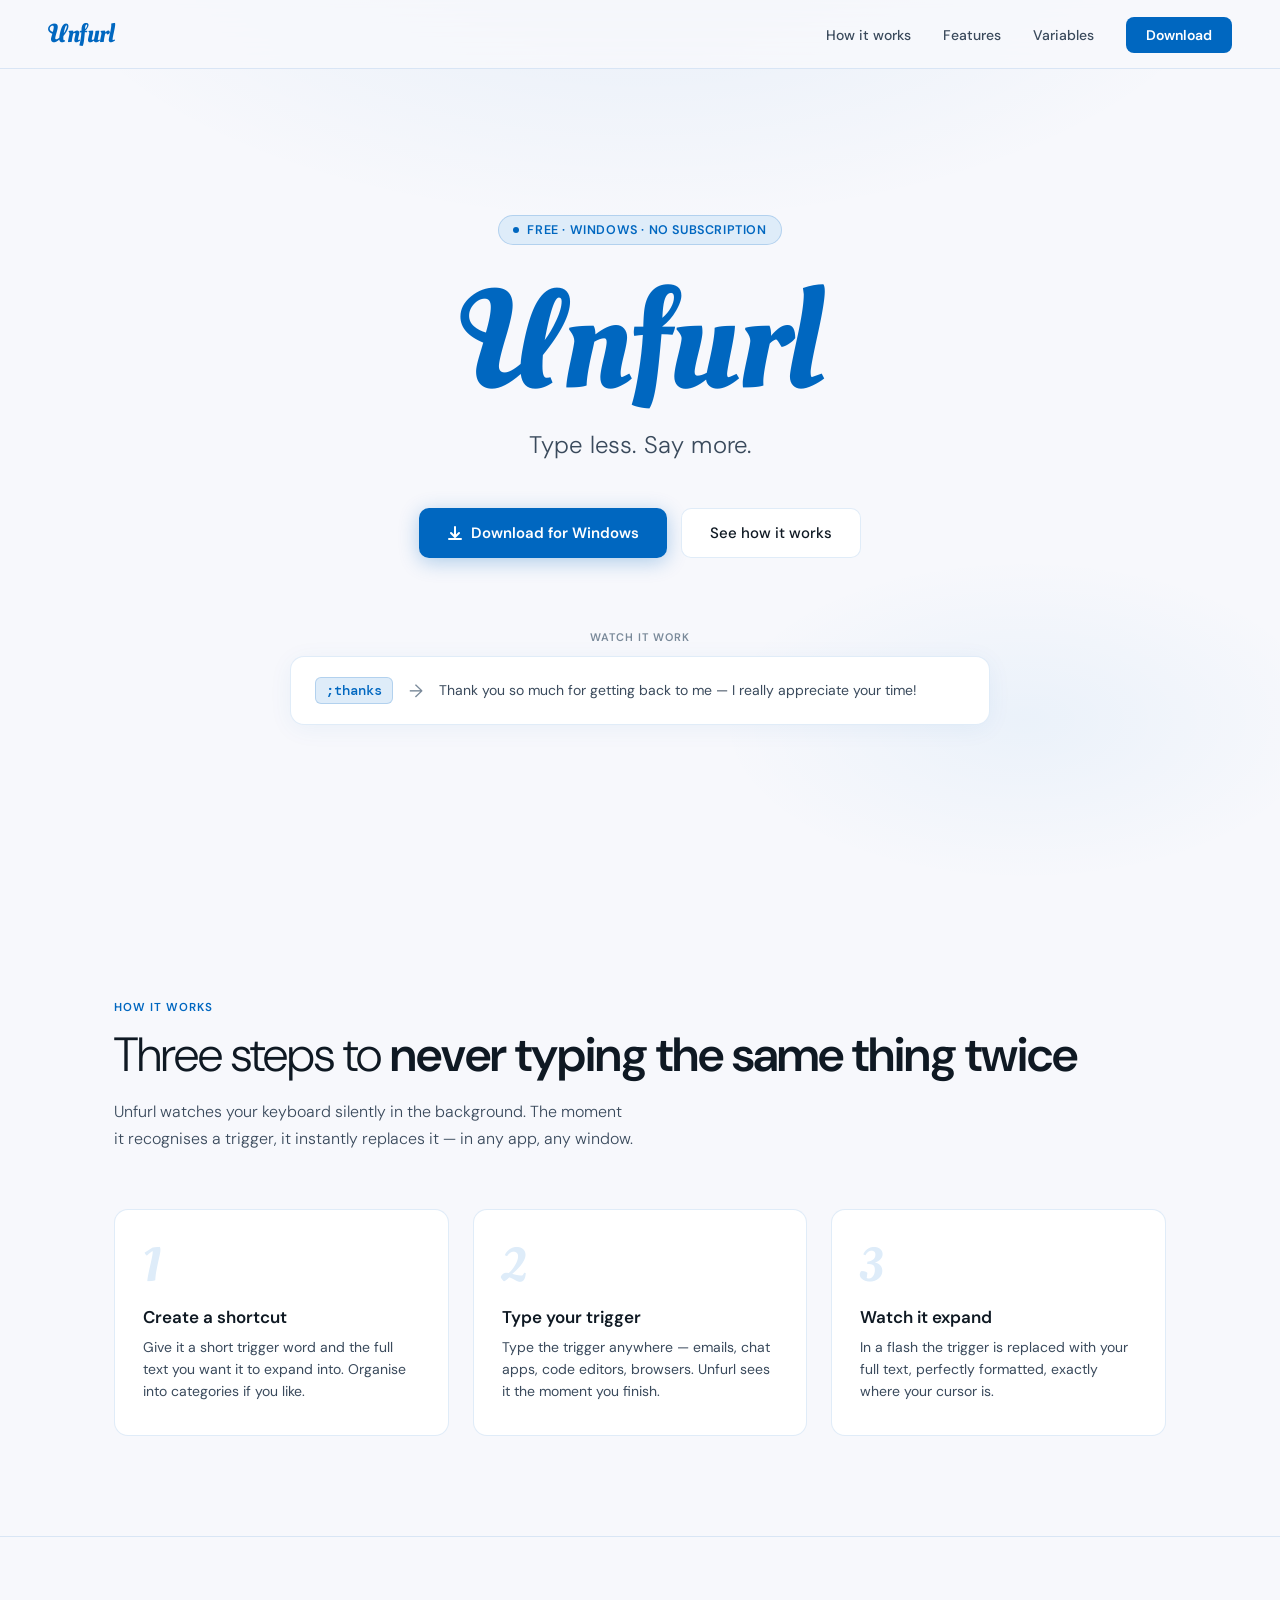
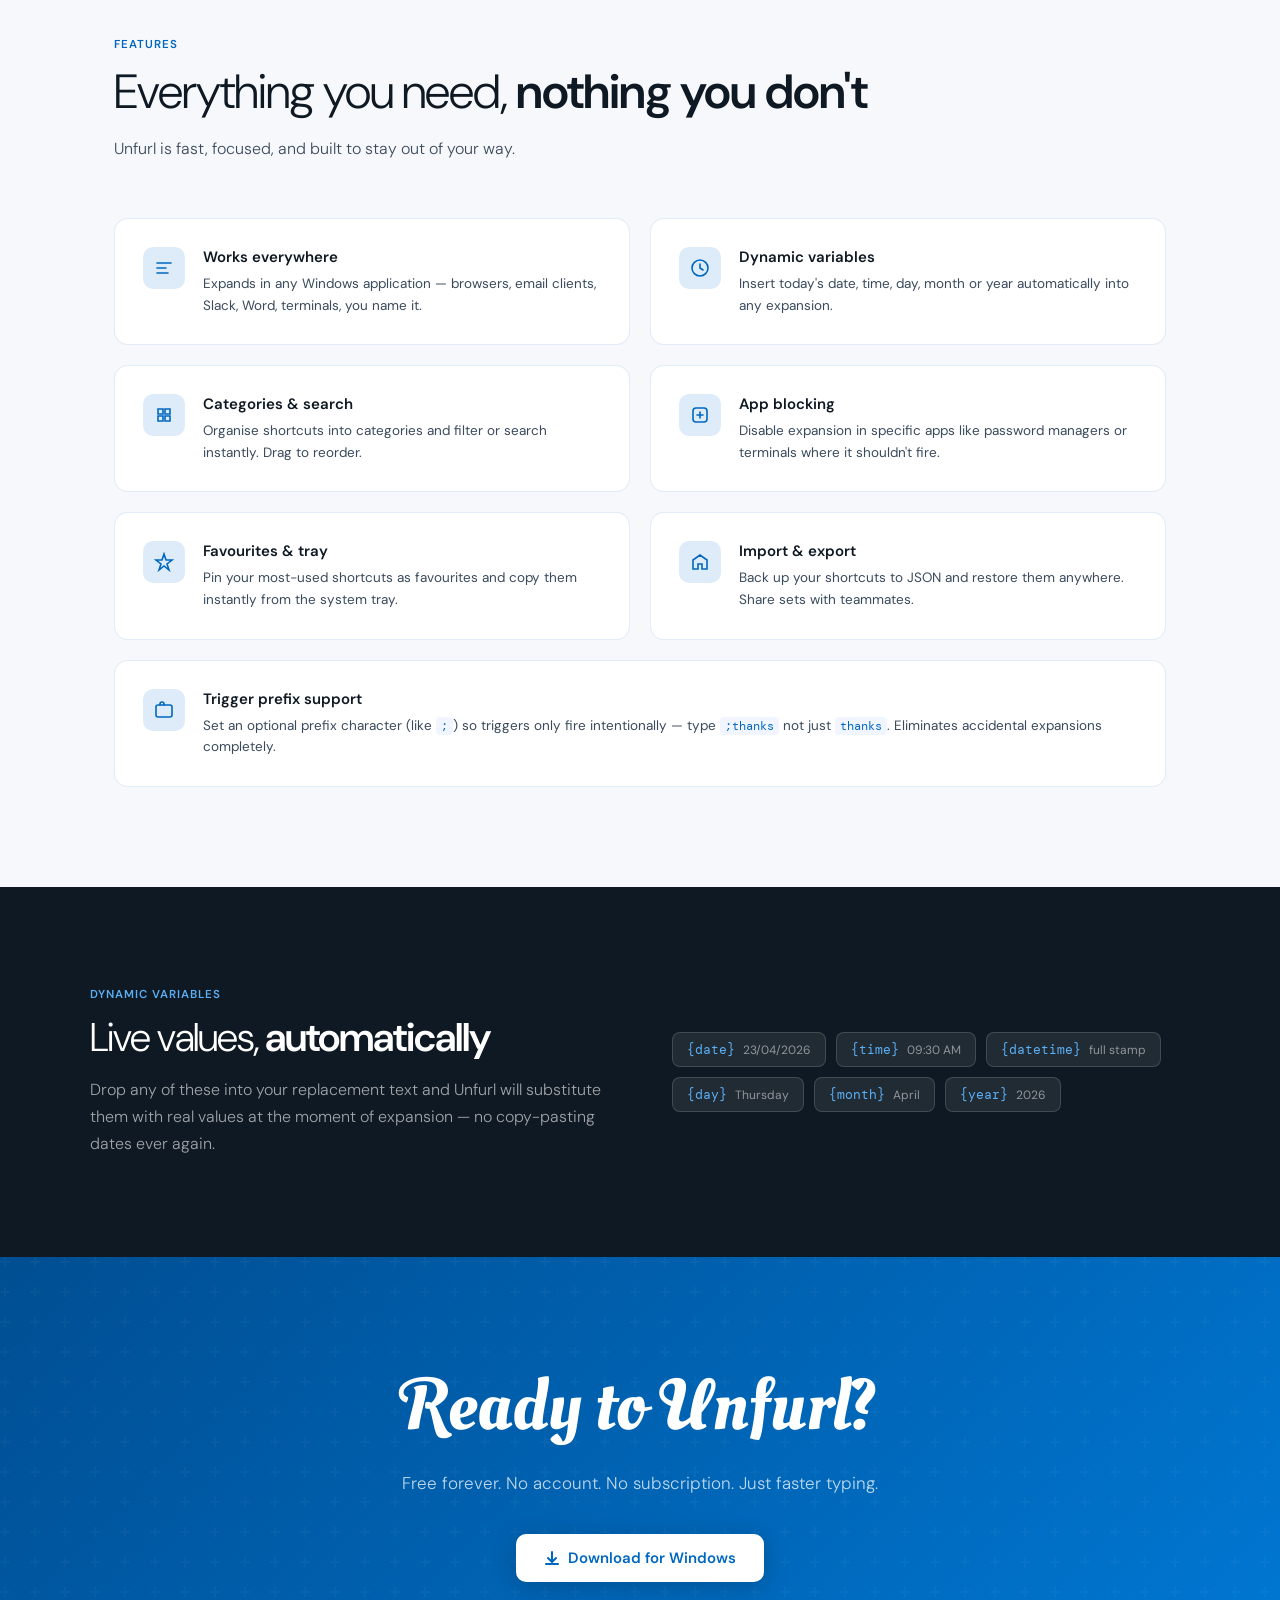
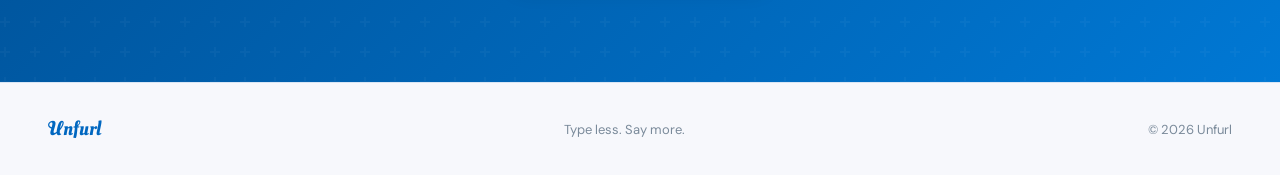
==== index.html @ 9fbefaf2 "Add files via upload" ====
<!DOCTYPE html>
<html lang="en">
<head>
    <meta charset="UTF-8">
    <meta name="viewport" content="width=device-width, initial-scale=1.0">
    <title>Unfurl — Type less. Say more.</title>
    <link rel="preconnect" href="https://fonts.googleapis.com">
    <link href="https://fonts.googleapis.com/css2?family=Oleo+Script+Swash+Caps&family=DM+Sans:wght@300;400;500;600&family=DM+Mono:wght@400;500&display=swap" rel="stylesheet">
    <link rel="stylesheet" href="style.css"
    <style>
    </style>
</head>
<body>

<nav>
    <a class="nav-logo" href="#">Unfurl</a>
    <ul class="nav-links">
        <li><a href="#how">How it works</a></li>
        <li><a href="#features">Features</a></li>
        <li><a href="#variables">Variables</a></li>
        <li><a href="#download" class="nav-cta">Download</a></li>
    </ul>
</nav>

<section class="hero">
    <div class="hero-bg"></div>
    <div class="hero-eyebrow">
        <div class="hero-eyebrow-dot"></div>
        Free · Windows · No subscription
    </div>
    <div class="hero-wordmark">Unfurl</div>
    <p class="hero-tagline">Type less. Say more.</p>
    <div class="hero-actions">
        <a href="#download" class="btn-primary">
            <svg width="16" height="16" viewBox="0 0 16 16" fill="none" stroke="currentColor" stroke-width="2" stroke-linecap="round" stroke-linejoin="round"><path d="M8 2v9M4 8l4 4 4-4M2 14h12"/></svg>
            Download for Windows
        </a>
        <a href="#how" class="btn-secondary">See how it works</a>
    </div>

    <div class="demo-ticker">
        <div class="demo-ticker-label">Watch it work</div>
        <div class="demo-box">
            <div class="demo-trigger" id="demoTrigger">;thanks</div>
            <div class="demo-arrow">→</div>
            <div class="demo-result" id="demoResult">Thank you so much for getting back to me — I really appreciate your time!</div>
        </div>
    </div>
</section>

<!-- HOW IT WORKS -->
<section class="section" id="how">
    <div class="reveal">
        <div class="section-label">How it works</div>
        <h2 class="section-title">Three steps to <strong>never typing the same thing twice</strong></h2>
        <p class="section-desc">Unfurl watches your keyboard silently in the background. The moment it recognises a trigger, it instantly replaces it — in any app, any window.</p>
    </div>
    <div class="steps reveal">
        <div class="step">
            <div class="step-num">1</div>
            <div class="step-title">Create a shortcut</div>
            <p class="step-desc">Give it a short trigger word and the full text you want it to expand into. Organise into categories if you like.</p>
        </div>
        <div class="step">
            <div class="step-num">2</div>
            <div class="step-title">Type your trigger</div>
            <p class="step-desc">Type the trigger anywhere — emails, chat apps, code editors, browsers. Unfurl sees it the moment you finish.</p>
        </div>
        <div class="step">
            <div class="step-num">3</div>
            <div class="step-title">Watch it expand</div>
            <p class="step-desc">In a flash the trigger is replaced with your full text, perfectly formatted, exactly where your cursor is.</p>
        </div>
    </div>
</section>

<div class="divider"></div>

<!-- FEATURES -->
<section class="section" id="features">
    <div class="reveal">
        <div class="section-label">Features</div>
        <h2 class="section-title">Everything you need, <strong>nothing you don't</strong></h2>
        <p class="section-desc">Unfurl is fast, focused, and built to stay out of your way.</p>
    </div>
    <div class="features-grid reveal">
        <div class="feature-card">
            <div class="feature-icon">
                <svg width="20" height="20" viewBox="0 0 20 20" fill="none" stroke="currentColor" stroke-width="1.6" stroke-linecap="round"><path d="M3 5h14M3 10h9M3 15h11"/></svg>
            </div>
            <div>
                <div class="feature-title">Works everywhere</div>
                <p class="feature-desc">Expands in any Windows application — browsers, email clients, Slack, Word, terminals, you name it.</p>
            </div>
        </div>
        <div class="feature-card">
            <div class="feature-icon">
                <svg width="20" height="20" viewBox="0 0 20 20" fill="none" stroke="currentColor" stroke-width="1.6" stroke-linecap="round"><circle cx="10" cy="10" r="8"/><path d="M10 6v4l3 2"/></svg>
            </div>
            <div>
                <div class="feature-title">Dynamic variables</div>
                <p class="feature-desc">Insert today's date, time, day, month or year automatically into any expansion.</p>
            </div>
        </div>
        <div class="feature-card">
            <div class="feature-icon">
                <svg width="20" height="20" viewBox="0 0 20 20" fill="none" stroke="currentColor" stroke-width="1.6" stroke-linecap="round"><path d="M4 4h5v5H4zM4 11h5v5H4zM11 4h5v5h-5zM11 11h5v5h-5z"/></svg>
            </div>
            <div>
                <div class="feature-title">Categories & search</div>
                <p class="feature-desc">Organise shortcuts into categories and filter or search instantly. Drag to reorder.</p>
            </div>
        </div>
        <div class="feature-card">
            <div class="feature-icon">
                <svg width="20" height="20" viewBox="0 0 20 20" fill="none" stroke="currentColor" stroke-width="1.6" stroke-linecap="round"><rect x="3" y="3" width="14" height="14" rx="3"/><path d="M7 10h6M10 7v6"/></svg>
            </div>
            <div>
                <div class="feature-title">App blocking</div>
                <p class="feature-desc">Disable expansion in specific apps like password managers or terminals where it shouldn't fire.</p>
            </div>
        </div>
        <div class="feature-card">
            <div class="feature-icon">
                <svg width="20" height="20" viewBox="0 0 20 20" fill="none" stroke="currentColor" stroke-width="1.6" stroke-linecap="round"><path d="M10 2l2 6h6l-5 4 2 6-5-4-5 4 2-6-5-4h6z"/></svg>
            </div>
            <div>
                <div class="feature-title">Favourites & tray</div>
                <p class="feature-desc">Pin your most-used shortcuts as favourites and copy them instantly from the system tray.</p>
            </div>
        </div>
        <div class="feature-card">
            <div class="feature-icon">
                <svg width="20" height="20" viewBox="0 0 20 20" fill="none" stroke="currentColor" stroke-width="1.6" stroke-linecap="round"><path d="M17 8l-7-5-7 5v9h5v-5h4v5h5z"/></svg>
            </div>
            <div>
                <div class="feature-title">Import & export</div>
                <p class="feature-desc">Back up your shortcuts to JSON and restore them anywhere. Share sets with teammates.</p>
            </div>
        </div>
        <div class="feature-card wide">
            <div class="feature-icon">
                <svg width="20" height="20" viewBox="0 0 20 20" fill="none" stroke="currentColor" stroke-width="1.6" stroke-linecap="round"><rect x="2" y="5" width="16" height="12" rx="2"/><path d="M6 5V4a2 2 0 0 1 4 0v1"/></svg>
            </div>
            <div>
                <div class="feature-title">Trigger prefix support</div>
                <p class="feature-desc">Set an optional prefix character (like <code style="font-family:'DM Mono',monospace;font-size:12px;background:#f0f5ff;padding:1px 5px;border-radius:4px;color:var(--blue)">;</code>) so triggers only fire intentionally — type <code style="font-family:'DM Mono',monospace;font-size:12px;background:#f0f5ff;padding:1px 5px;border-radius:4px;color:var(--blue)">;thanks</code> not just <code style="font-family:'DM Mono',monospace;font-size:12px;background:#f0f5ff;padding:1px 5px;border-radius:4px;color:var(--blue)">thanks</code>. Eliminates accidental expansions completely.</p>
            </div>
        </div>
    </div>
</section>

<!-- VARIABLES -->
<section class="vars-section" id="variables">
    <div class="vars-inner">
        <div class="reveal">
            <div class="section-label">Dynamic variables</div>
            <h2 class="section-title" style="font-size:clamp(28px,4vw,40px);">Live values, <strong>automatically</strong></h2>
            <p class="section-desc" style="margin-bottom:0;">Drop any of these into your replacement text and Unfurl will substitute them with real values at the moment of expansion — no copy-pasting dates ever again.</p>
        </div>
        <div class="vars-chips reveal">
            <div class="var-chip">{date}<span>23/04/2026</span></div>
            <div class="var-chip">{time}<span>09:30 AM</span></div>
            <div class="var-chip">{datetime}<span>full stamp</span></div>
            <div class="var-chip">{day}<span>Thursday</span></div>
            <div class="var-chip">{month}<span>April</span></div>
            <div class="var-chip">{year}<span>2026</span></div>
        </div>
    </div>
</section>

<!-- CTA -->
<section class="cta-band" id="download">
    <div class="cta-band-title">Ready to Unfurl?</div>
    <p class="cta-band-desc">Free forever. No account. No subscription. Just faster typing.</p>
    <a href="#" class="btn-primary">
        <svg width="16" height="16" viewBox="0 0 16 16" fill="none" stroke="currentColor" stroke-width="2" stroke-linecap="round" stroke-linejoin="round"><path d="M8 2v9M4 8l4 4 4-4M2 14h12"/></svg>
        Download for Windows
    </a>
</section>

<!-- FOOTER -->
<footer>
    <div class="footer-logo">Unfurl</div>
    <div>Type less. Say more.</div>
    <div>© 2026 Unfurl</div>
</footer>

<script src="unfurl.js"></script>
</body>
</html>
---- style.css ----
:root {
    --blue: #0067C0;
    --blue-dark: #004e92;
    --blue-light: #deecf9;
    --blue-mid: #0078D4;
    --off-white: #f7f8fc;
    --white: #ffffff;
    --ink: #0f1923;
    --ink-mid: #3a4a5c;
    --ink-light: #7a8a9a;
    --border: rgba(0,103,192,0.12);
    --radius: 14px;
}

*, *::before, *::after { margin: 0; padding: 0; box-sizing: border-box; }

html { scroll-behavior: smooth; }

body {
    font-family: 'DM Sans', sans-serif;
    background: var(--off-white);
    color: var(--ink);
    overflow-x: hidden;
}

/* ── NAV ── */
nav {
    position: fixed;
    top: 0; left: 0; right: 0;
    z-index: 100;
    display: flex;
    align-items: center;
    justify-content: space-between;
    padding: 16px 48px;
    background: rgba(247,248,252,0.85);
    backdrop-filter: blur(16px);
    border-bottom: 1px solid var(--border);
}

.nav-logo {
    font-family: 'Oleo Script Swash Caps', cursive;
    font-size: 26px;
    color: var(--blue);
    text-decoration: none;
    letter-spacing: -0.5px;
}

.nav-links {
    display: flex;
    align-items: center;
    gap: 32px;
    list-style: none;
}

.nav-links a {
    font-size: 14px;
    font-weight: 500;
    color: var(--ink-mid);
    text-decoration: none;
    transition: color 0.2s;
}

.nav-links a:hover { color: var(--blue); }

.nav-cta {
    background: var(--blue);
    color: white !important;
    padding: 9px 20px;
    border-radius: 8px;
    font-weight: 600 !important;
    transition: background 0.2s !important;
}

.nav-cta:hover { background: var(--blue-dark) !important; color: white !important; }

/* ── HERO ── */
.hero {
    min-height: 100vh;
    display: flex;
    flex-direction: column;
    align-items: center;
    justify-content: center;
    text-align: center;
    padding: 120px 24px 80px;
    position: relative;
    overflow: hidden;
}

.hero-bg {
    position: absolute;
    inset: 0;
    background:
        radial-gradient(ellipse 70% 50% at 50% -10%, rgba(0,103,192,0.08) 0%, transparent 70%),
        radial-gradient(ellipse 40% 30% at 80% 80%, rgba(0,120,212,0.05) 0%, transparent 60%);
    pointer-events: none;
}

.hero-eyebrow {
    display: inline-flex;
    align-items: center;
    gap: 8px;
    background: var(--blue-light);
    color: var(--blue);
    font-size: 12.5px;
    font-weight: 600;
    letter-spacing: 0.6px;
    text-transform: uppercase;
    padding: 6px 14px;
    border-radius: 20px;
    border: 1px solid rgba(0,103,192,0.2);
    margin-bottom: 28px;
    opacity: 0;
    animation: fadeUp 0.6s 0.1s forwards;
}

.hero-eyebrow-dot {
    width: 6px; height: 6px;
    background: var(--blue);
    border-radius: 50%;
}

.hero-wordmark {
    font-family: 'Oleo Script Swash Caps', cursive;
    font-size: clamp(72px, 12vw, 140px);
    color: var(--blue);
    line-height: 1;
    letter-spacing: -2px;
    margin-bottom: 16px;
    opacity: 0;
    animation: fadeUp 0.7s 0.2s forwards;
}

.hero-tagline {
    font-size: clamp(18px, 3vw, 24px);
    font-weight: 300;
    color: var(--ink-mid);
    letter-spacing: 0.2px;
    margin-bottom: 48px;
    opacity: 0;
    animation: fadeUp 0.7s 0.35s forwards;
}

.hero-actions {
    display: flex;
    gap: 14px;
    flex-wrap: wrap;
    justify-content: center;
    opacity: 0;
    animation: fadeUp 0.7s 0.5s forwards;
}

.btn-primary {
    display: inline-flex;
    align-items: center;
    gap: 8px;
    background: var(--blue);
    color: white;
    font-family: 'DM Sans', sans-serif;
    font-size: 15px;
    font-weight: 600;
    padding: 14px 28px;
    border-radius: 10px;
    text-decoration: none;
    border: none;
    cursor: pointer;
    transition: background 0.2s, transform 0.15s, box-shadow 0.2s;
    box-shadow: 0 4px 20px rgba(0,103,192,0.3);
}

.btn-primary:hover {
    background: var(--blue-dark);
    transform: translateY(-2px);
    box-shadow: 0 8px 28px rgba(0,103,192,0.35);
}

.btn-secondary {
    display: inline-flex;
    align-items: center;
    gap: 8px;
    background: white;
    color: var(--ink);
    font-family: 'DM Sans', sans-serif;
    font-size: 15px;
    font-weight: 500;
    padding: 14px 28px;
    border-radius: 10px;
    text-decoration: none;
    border: 1.5px solid var(--border);
    cursor: pointer;
    transition: border-color 0.2s, transform 0.15s;
}

.btn-secondary:hover {
    border-color: var(--blue);
    color: var(--blue);
    transform: translateY(-2px);
}

/* ── DEMO TICKER ── */
.demo-ticker {
    margin-top: 72px;
    width: 100%;
    max-width: 700px;
    opacity: 0;
    animation: fadeUp 0.7s 0.7s forwards;
}

.demo-ticker-label {
    font-size: 11px;
    font-weight: 600;
    text-transform: uppercase;
    letter-spacing: 1px;
    color: var(--ink-light);
    margin-bottom: 12px;
}

.demo-box {
    background: white;
    border: 1px solid var(--border);
    border-radius: var(--radius);
    padding: 20px 24px;
    box-shadow: 0 4px 24px rgba(0,103,192,0.06);
    display: flex;
    align-items: center;
    gap: 16px;
    font-size: 15px;
    min-height: 64px;
}

.demo-trigger {
    font-family: 'DM Mono', monospace;
    font-size: 13.5px;
    font-weight: 500;
    color: var(--blue);
    background: var(--blue-light);
    border: 1px solid rgba(0,103,192,0.2);
    border-radius: 6px;
    padding: 4px 10px;
    white-space: nowrap;
    flex-shrink: 0;
}

.demo-arrow {
    color: var(--ink-light);
    font-size: 18px;
    flex-shrink: 0;
}

.demo-result {
    color: var(--ink-mid);
    font-size: 14px;
    line-height: 1.5;
    text-align: left;
    transition: opacity 0.3s;
}

/* ── HOW IT WORKS ── */
.section {
    padding: 100px 24px;
    max-width: 1100px;
    margin: 0 auto;
}

.section-label {
    font-size: 11.5px;
    font-weight: 600;
    text-transform: uppercase;
    letter-spacing: 1px;
    color: var(--blue);
    margin-bottom: 12px;
}

.section-title {
    font-size: clamp(32px, 5vw, 48px);
    font-weight: 300;
    color: var(--ink);
    line-height: 1.15;
    letter-spacing: -1px;
    margin-bottom: 16px;
}

.section-title strong {
    font-weight: 600;
}

.section-desc {
    font-size: 16px;
    color: var(--ink-mid);
    font-weight: 300;
    max-width: 520px;
    line-height: 1.7;
    margin-bottom: 56px;
}

/* Steps */
.steps {
    display: grid;
    grid-template-columns: repeat(3, 1fr);
    gap: 24px;
}

.step {
    background: white;
    border: 1px solid var(--border);
    border-radius: var(--radius);
    padding: 32px 28px;
    position: relative;
    overflow: hidden;
    transition: transform 0.2s, box-shadow 0.2s;
}

.step:hover {
    transform: translateY(-4px);
    box-shadow: 0 12px 40px rgba(0,103,192,0.1);
}

.step::before {
    content: '';
    position: absolute;
    top: 0; left: 0; right: 0;
    height: 3px;
    background: var(--blue);
    opacity: 0;
    transition: opacity 0.2s;
}

.step:hover::before { opacity: 1; }

.step-num {
    font-family: 'Oleo Script Swash Caps', cursive;
    font-size: 48px;
    color: var(--blue-light);
    line-height: 1;
    margin-bottom: 16px;
}

.step-title {
    font-size: 17px;
    font-weight: 600;
    margin-bottom: 8px;
}

.step-desc {
    font-size: 14px;
    color: var(--ink-mid);
    line-height: 1.6;
}

/* ── FEATURES ── */
.features-grid {
    display: grid;
    grid-template-columns: repeat(2, 1fr);
    gap: 20px;
}

.feature-card {
    background: white;
    border: 1px solid var(--border);
    border-radius: var(--radius);
    padding: 28px;
    display: flex;
    gap: 18px;
    align-items: flex-start;
    transition: transform 0.2s, box-shadow 0.2s;
}

.feature-card:hover {
    transform: translateY(-3px);
    box-shadow: 0 8px 32px rgba(0,103,192,0.08);
}

.feature-card.wide {
    grid-column: span 2;
}

.feature-icon {
    width: 42px;
    height: 42px;
    border-radius: 10px;
    background: var(--blue-light);
    display: flex;
    align-items: center;
    justify-content: center;
    flex-shrink: 0;
    color: var(--blue);
}

.feature-title {
    font-size: 15px;
    font-weight: 600;
    margin-bottom: 6px;
}

.feature-desc {
    font-size: 13.5px;
    color: var(--ink-mid);
    line-height: 1.6;
}

/* ── VARIABLES ── */
.vars-section {
    background: var(--ink);
    color: white;
    padding: 100px 24px;
}

.vars-inner {
    max-width: 1100px;
    margin: 0 auto;
    display: grid;
    grid-template-columns: 1fr 1fr;
    gap: 64px;
    align-items: center;
}

.vars-section .section-label { color: #5baff5; }
.vars-section .section-title { color: white; }
.vars-section .section-desc { color: rgba(255,255,255,0.6); margin-bottom: 0; }

.vars-chips {
    display: flex;
    flex-wrap: wrap;
    gap: 10px;
}

.var-chip {
    font-family: 'DM Mono', monospace;
    font-size: 13px;
    background: rgba(255,255,255,0.08);
    border: 1px solid rgba(255,255,255,0.15);
    color: #5baff5;
    padding: 8px 14px;
    border-radius: 8px;
    cursor: default;
    transition: background 0.15s;
}

.var-chip:hover { background: rgba(255,255,255,0.14); }

.var-chip span {
    color: rgba(255,255,255,0.5);
    font-size: 12px;
    margin-left: 8px;
    font-family: 'DM Sans', sans-serif;
}

/* ── CTA BAND ── */
.cta-band {
    padding: 100px 24px;
    text-align: center;
    background: linear-gradient(135deg, var(--blue-dark) 0%, var(--blue-mid) 100%);
    position: relative;
    overflow: hidden;
}

.cta-band::before {
    content: '';
    position: absolute;
    inset: 0;
    background: url("data:image/svg+xml,%3Csvg width='60' height='60' viewBox='0 0 60 60' xmlns='http://www.w3.org/2000/svg'%3E%3Cg fill='none' fill-rule='evenodd'%3E%3Cg fill='%23ffffff' fill-opacity='0.03'%3E%3Cpath d='M36 34v-4h-2v4h-4v2h4v4h2v-4h4v-2h-4zm0-30V0h-2v4h-4v2h4v4h2V6h4V4h-4zM6 34v-4H4v4H0v2h4v4h2v-4h4v-2H6zM6 4V0H4v4H0v2h4v4h2V6h4V4H6z'/%3E%3C/g%3E%3C/g%3E%3C/svg%3E");
}

.cta-band-title {
    font-family: 'Oleo Script Swash Caps', cursive;
    font-size: clamp(40px, 7vw, 72px);
    color: white;
    margin-bottom: 16px;
    position: relative;
}

.cta-band-desc {
    font-size: 17px;
    color: rgba(255,255,255,0.75);
    font-weight: 300;
    margin-bottom: 40px;
    position: relative;
}

.cta-band .btn-primary {
    background: white;
    color: var(--blue);
    box-shadow: 0 4px 24px rgba(0,0,0,0.2);
    position: relative;
}

.cta-band .btn-primary:hover {
    background: var(--blue-light);
    color: var(--blue-dark);
}

/* ── FOOTER ── */
footer {
    padding: 32px 48px;
    border-top: 1px solid var(--border);
    display: flex;
    align-items: center;
    justify-content: space-between;
    font-size: 13px;
    color: var(--ink-light);
}

.footer-logo {
    font-family: 'Oleo Script Swash Caps', cursive;
    font-size: 20px;
    color: var(--blue);
}

/* ── DIVIDER ── */
.divider {
    width: 100%;
    height: 1px;
    background: var(--border);
}

/* ── ANIMATIONS ── */
@keyframes fadeUp {
    from { opacity: 0; transform: translateY(24px); }
    to   { opacity: 1; transform: translateY(0); }
}

.reveal {
    opacity: 0;
    transform: translateY(28px);
    transition: opacity 0.6s, transform 0.6s;
}

.reveal.visible {
    opacity: 1;
    transform: translateY(0);
}

/* ── RESPONSIVE ── */
@media (max-width: 768px) {
    nav { padding: 14px 20px; }
    .nav-links { display: none; }
    .steps { grid-template-columns: 1fr; }
    .features-grid { grid-template-columns: 1fr; }
    .feature-card.wide { grid-column: span 1; }
    .vars-inner { grid-template-columns: 1fr; gap: 40px; }
    footer { flex-direction: column; gap: 12px; text-align: center; }
}
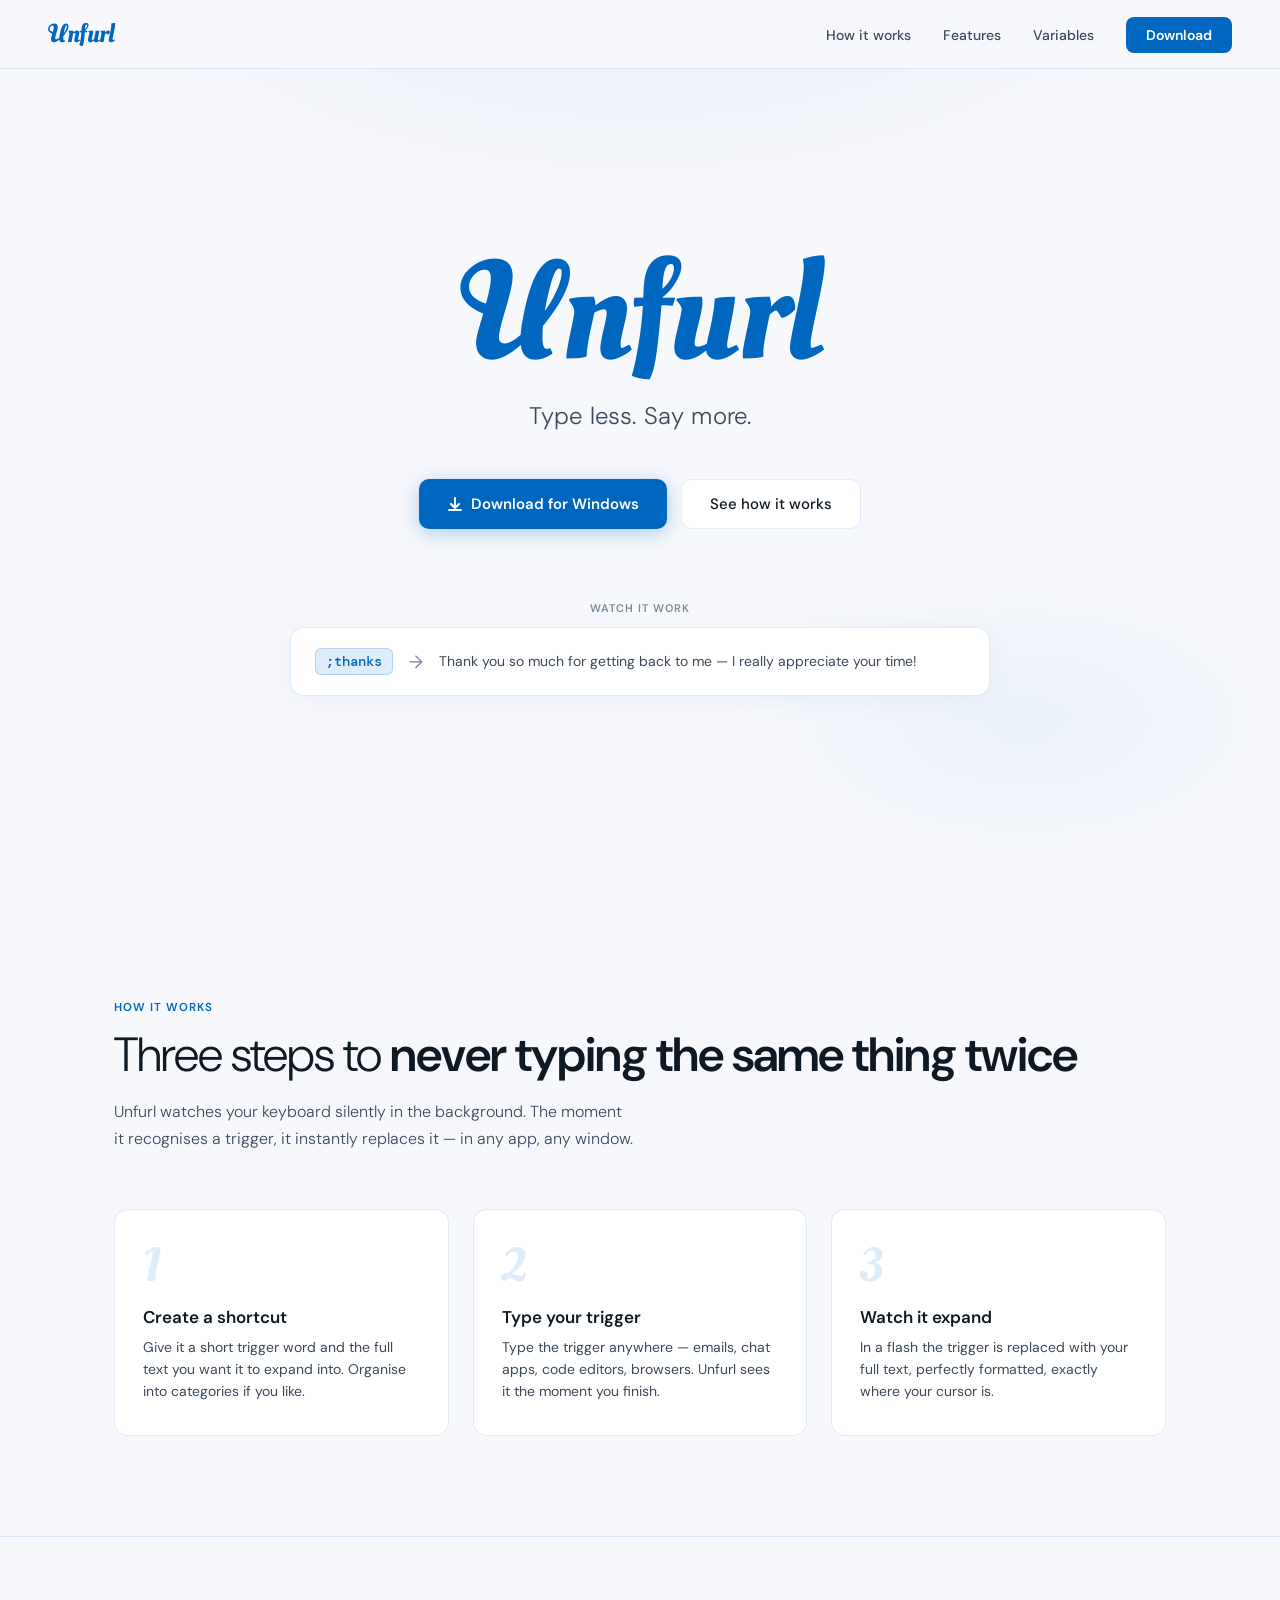
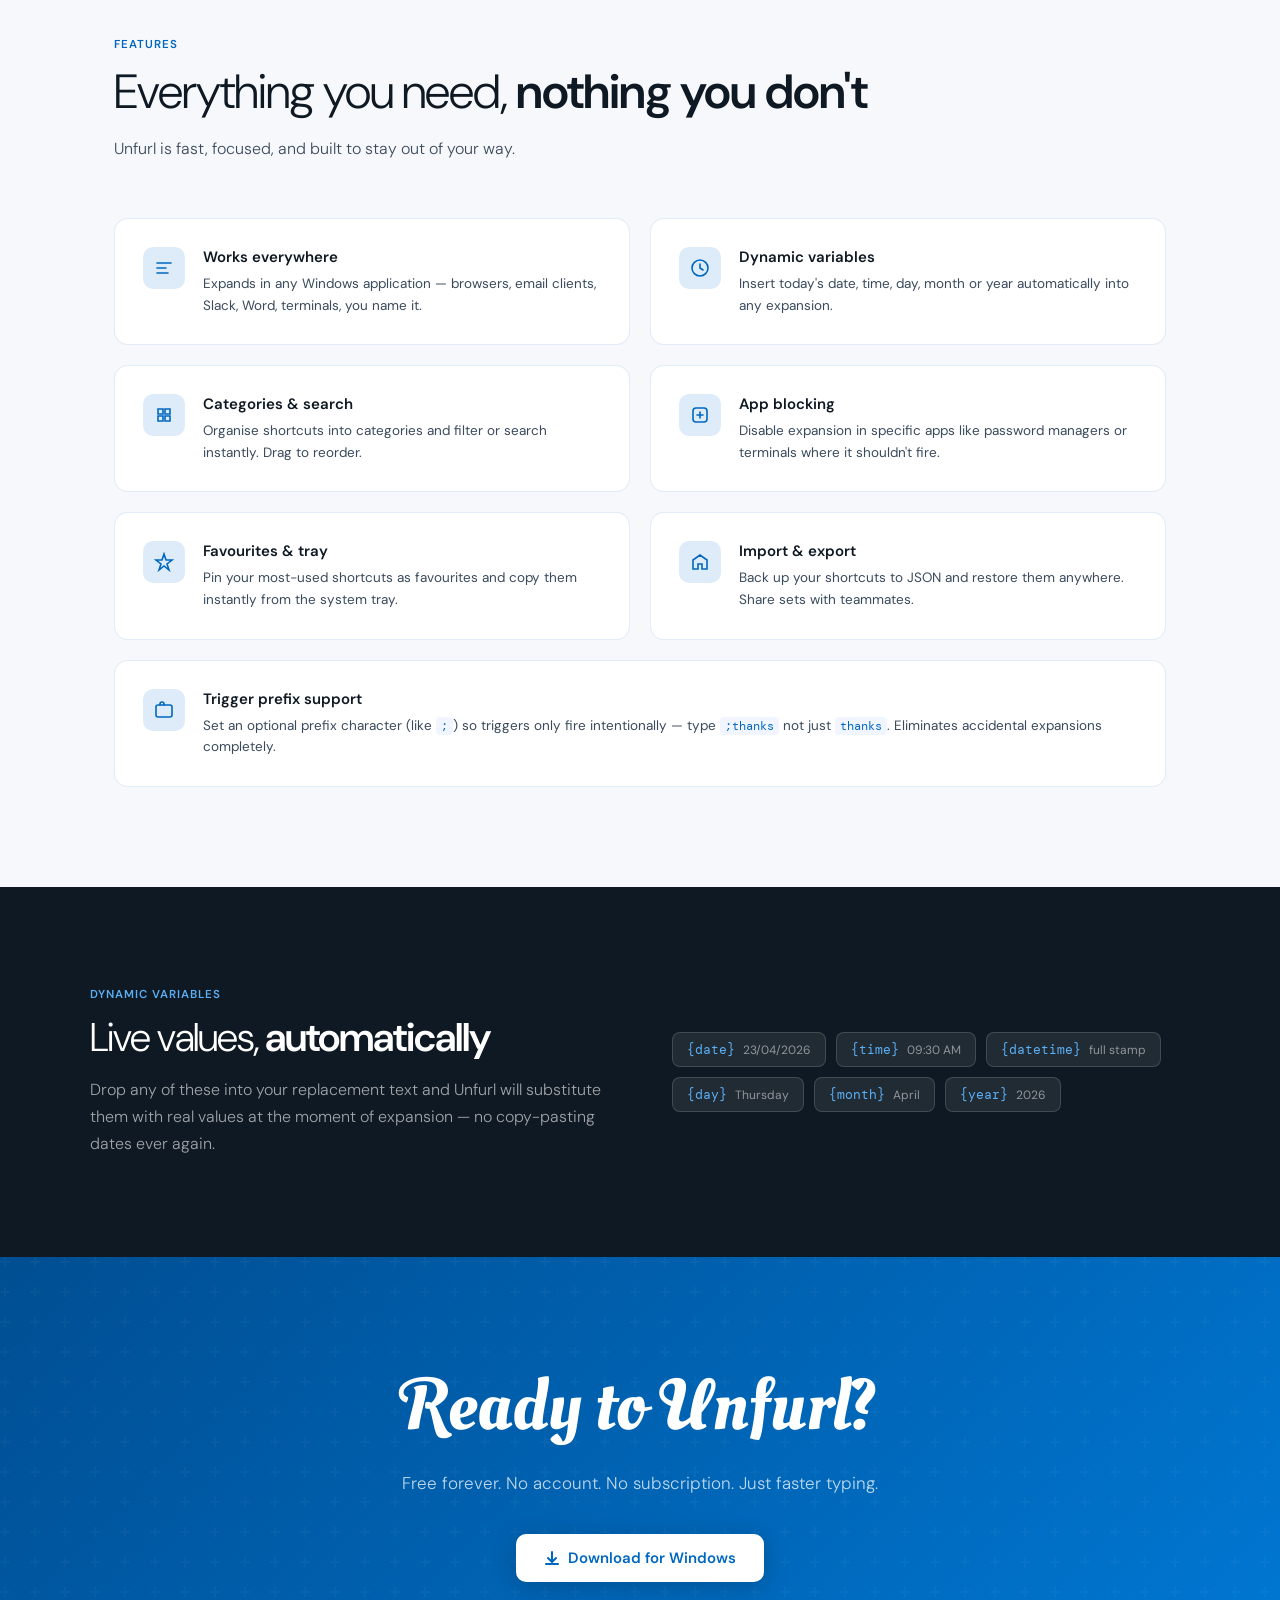
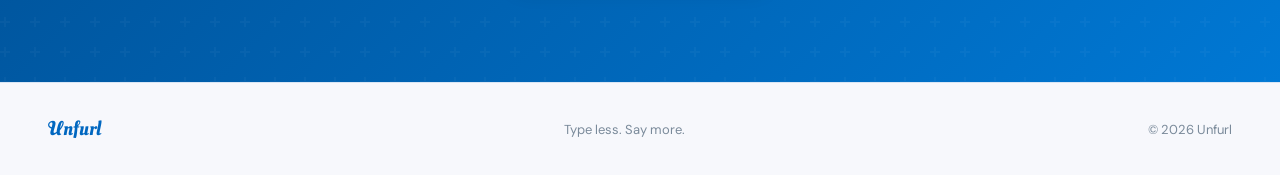
==== commit 3576cbdc: "Update index.html" ====
--- a/index.html
+++ b/index.html
@@ -4,6 +4,7 @@
     <meta charset="UTF-8">
     <meta name="viewport" content="width=device-width, initial-scale=1.0">
     <title>Unfurl — Type less. Say more.</title>
+    <link rel="icon" type="image/x-icon" href="icon.ico">
     <link rel="preconnect" href="https://fonts.googleapis.com">
     <link href="https://fonts.googleapis.com/css2?family=Oleo+Script+Swash+Caps&family=DM+Sans:wght@300;400;500;600&family=DM+Mono:wght@400;500&display=swap" rel="stylesheet">
     <link rel="stylesheet" href="style.css"
@@ -24,10 +25,6 @@
 
 <section class="hero">
     <div class="hero-bg"></div>
-    <div class="hero-eyebrow">
-        <div class="hero-eyebrow-dot"></div>
-        Free · Windows · No subscription
-    </div>
     <div class="hero-wordmark">Unfurl</div>
     <p class="hero-tagline">Type less. Say more.</p>
     <div class="hero-actions">
@@ -48,7 +45,6 @@
     </div>
 </section>
 
-<!-- HOW IT WORKS -->
 <section class="section" id="how">
     <div class="reveal">
         <div class="section-label">How it works</div>
@@ -76,7 +72,6 @@
 
 <div class="divider"></div>
 
-<!-- FEATURES -->
 <section class="section" id="features">
     <div class="reveal">
         <div class="section-label">Features</div>
@@ -150,7 +145,6 @@
     </div>
 </section>
 
-<!-- VARIABLES -->
 <section class="vars-section" id="variables">
     <div class="vars-inner">
         <div class="reveal">
@@ -169,17 +163,15 @@
     </div>
 </section>
 
-<!-- CTA -->
 <section class="cta-band" id="download">
     <div class="cta-band-title">Ready to Unfurl?</div>
     <p class="cta-band-desc">Free forever. No account. No subscription. Just faster typing.</p>
-    <a href="#" class="btn-primary">
+    <a href="https://github.com/distant-rs/unfurl/releases/download/unfurl/Unfurl.Setup.1.0.2.exe" class="btn-primary">
         <svg width="16" height="16" viewBox="0 0 16 16" fill="none" stroke="currentColor" stroke-width="2" stroke-linecap="round" stroke-linejoin="round"><path d="M8 2v9M4 8l4 4 4-4M2 14h12"/></svg>
         Download for Windows
     </a>
 </section>
 
-<!-- FOOTER -->
 <footer>
     <div class="footer-logo">Unfurl</div>
     <div>Type less. Say more.</div>
@@ -188,4 +180,4 @@
 
 <script src="unfurl.js"></script>
 </body>
-</html>+</html>
--- a/style.css
+++ b/style.css
@@ -23,7 +23,6 @@
     overflow-x: hidden;
 }
 
-/* ── NAV ── */
 nav {
     position: fixed;
     top: 0; left: 0; right: 0;
@@ -73,7 +72,6 @@
 
 .nav-cta:hover { background: var(--blue-dark) !important; color: white !important; }
 
-/* ── HERO ── */
 .hero {
     min-height: 100vh;
     display: flex;
@@ -196,7 +194,6 @@
     transform: translateY(-2px);
 }
 
-/* ── DEMO TICKER ── */
 .demo-ticker {
     margin-top: 72px;
     width: 100%;
@@ -254,7 +251,6 @@
     transition: opacity 0.3s;
 }
 
-/* ── HOW IT WORKS ── */
 .section {
     padding: 100px 24px;
     max-width: 1100px;
@@ -292,7 +288,6 @@
     margin-bottom: 56px;
 }
 
-/* Steps */
 .steps {
     display: grid;
     grid-template-columns: repeat(3, 1fr);
@@ -346,7 +341,6 @@
     line-height: 1.6;
 }
 
-/* ── FEATURES ── */
 .features-grid {
     display: grid;
     grid-template-columns: repeat(2, 1fr);
@@ -397,7 +391,6 @@
     line-height: 1.6;
 }
 
-/* ── VARIABLES ── */
 .vars-section {
     background: var(--ink);
     color: white;
@@ -444,7 +437,6 @@
     font-family: 'DM Sans', sans-serif;
 }
 
-/* ── CTA BAND ── */
 .cta-band {
     padding: 100px 24px;
     text-align: center;
@@ -488,7 +480,6 @@
     color: var(--blue-dark);
 }
 
-/* ── FOOTER ── */
 footer {
     padding: 32px 48px;
     border-top: 1px solid var(--border);
@@ -505,14 +496,12 @@
     color: var(--blue);
 }
 
-/* ── DIVIDER ── */
 .divider {
     width: 100%;
     height: 1px;
     background: var(--border);
 }
 
-/* ── ANIMATIONS ── */
 @keyframes fadeUp {
     from { opacity: 0; transform: translateY(24px); }
     to   { opacity: 1; transform: translateY(0); }
@@ -529,7 +518,6 @@
     transform: translateY(0);
 }
 
-/* ── RESPONSIVE ── */
 @media (max-width: 768px) {
     nav { padding: 14px 20px; }
     .nav-links { display: none; }
@@ -538,4 +526,4 @@
     .feature-card.wide { grid-column: span 1; }
     .vars-inner { grid-template-columns: 1fr; gap: 40px; }
     footer { flex-direction: column; gap: 12px; text-align: center; }
-}+}
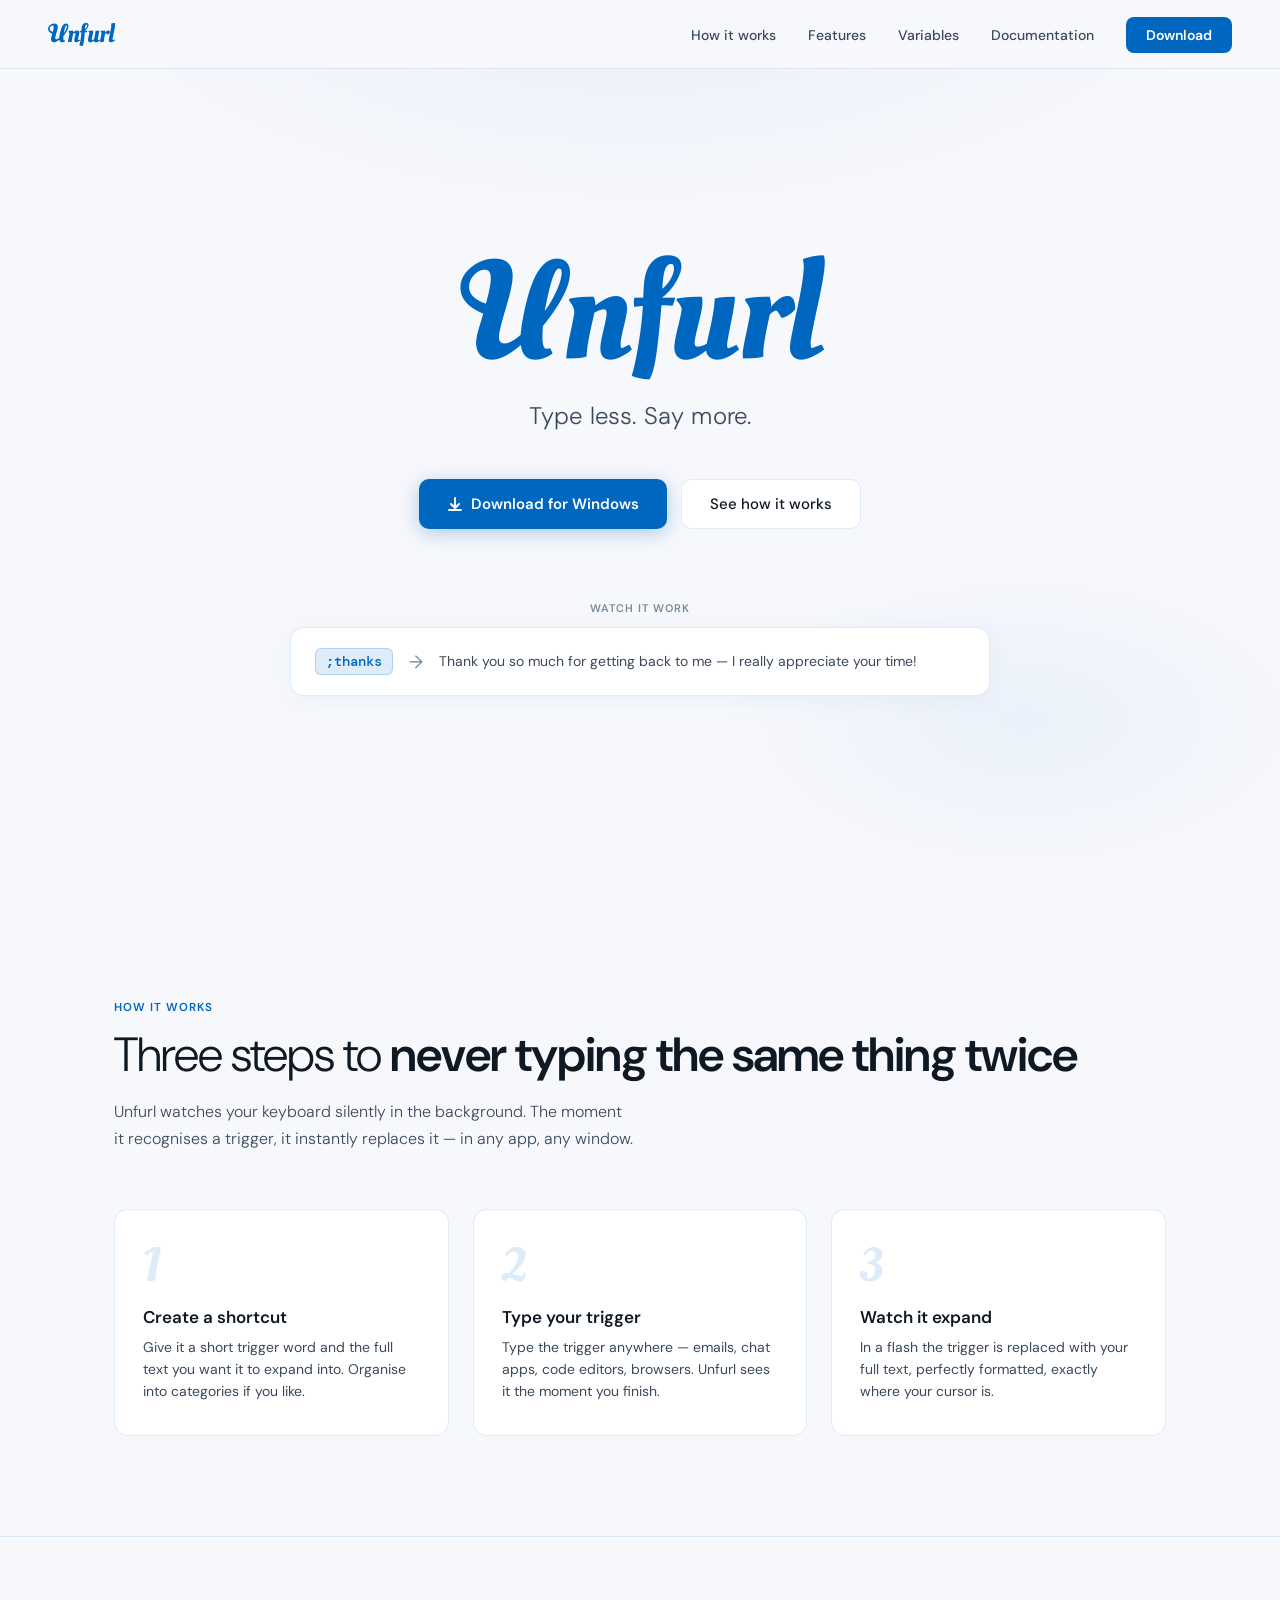
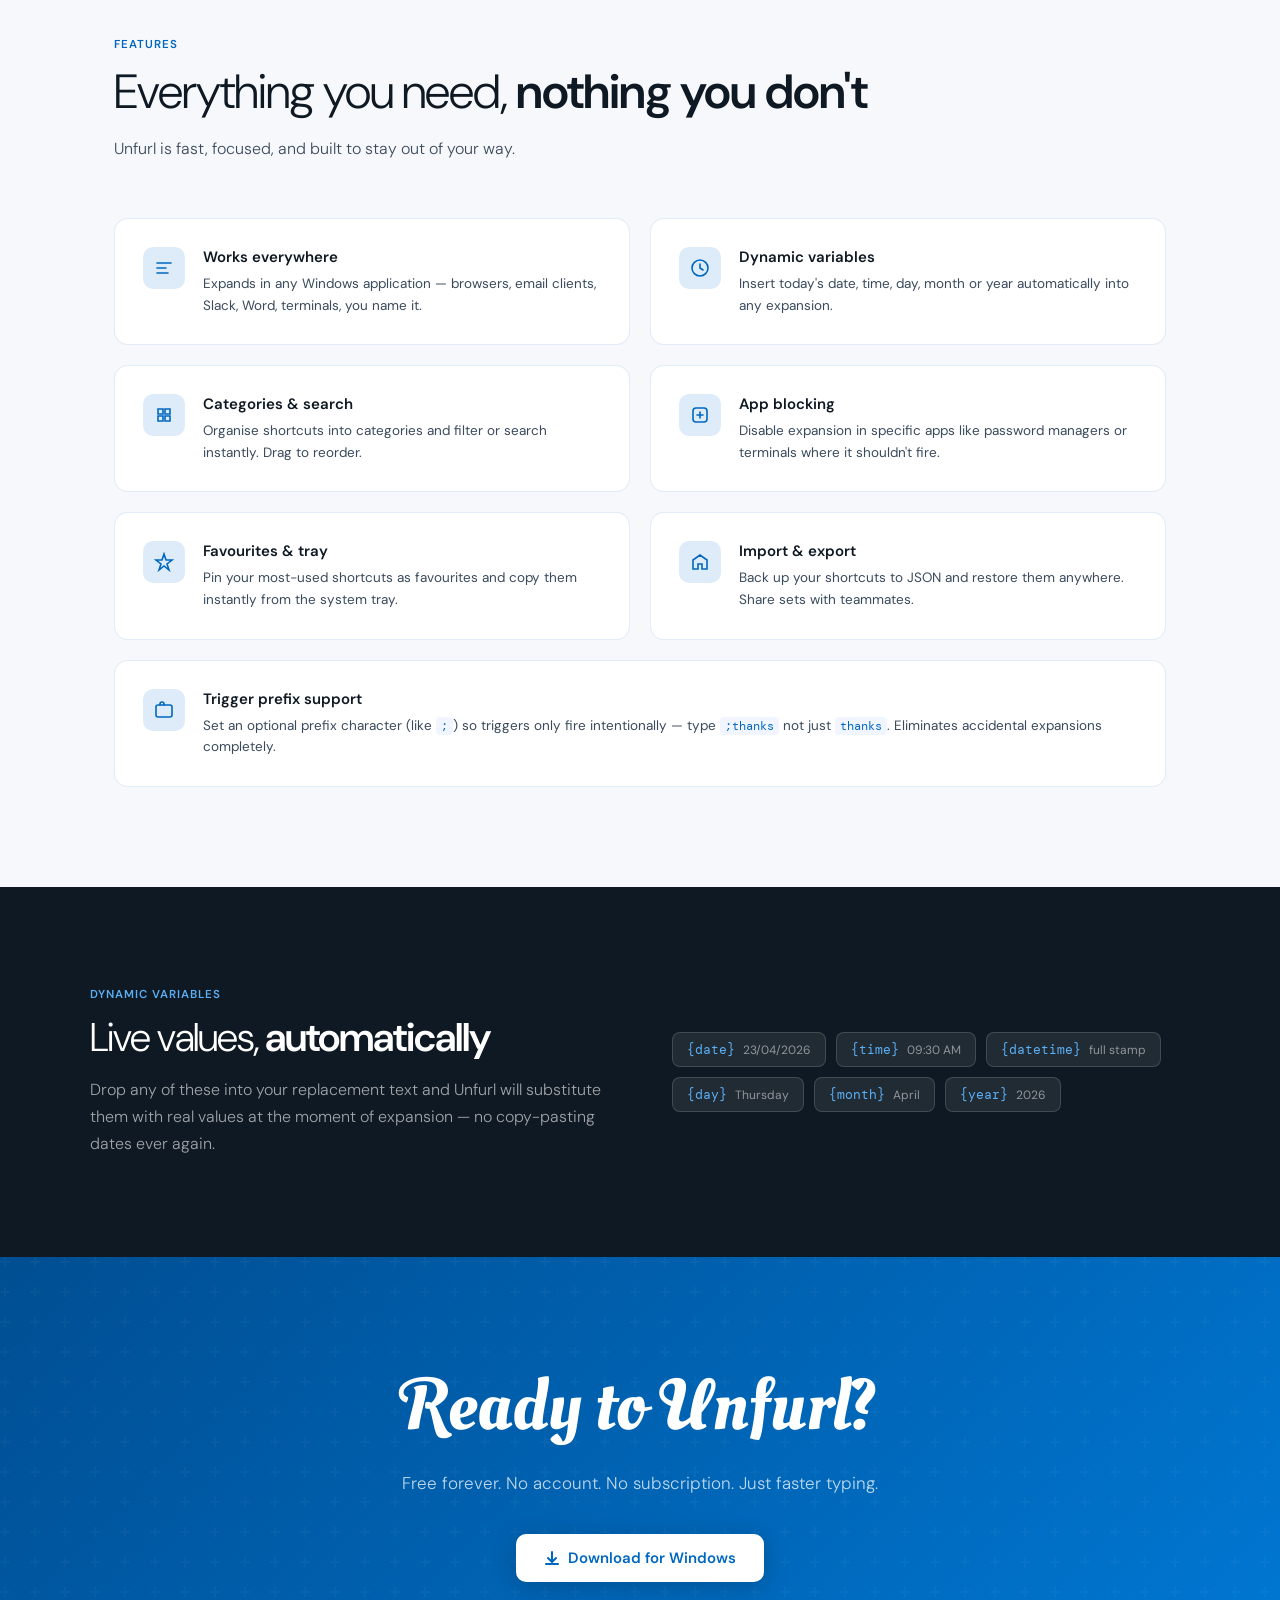
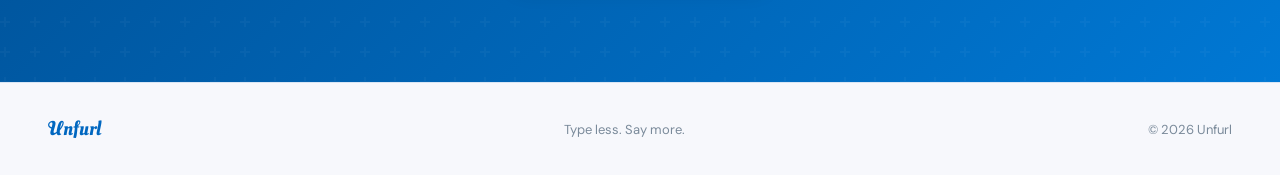
==== commit a4402a24: "Update index.html" ====
--- a/index.html
+++ b/index.html
@@ -19,6 +19,7 @@
         <li><a href="#how">How it works</a></li>
         <li><a href="#features">Features</a></li>
         <li><a href="#variables">Variables</a></li>
+        <li><a href="docs.html">Documentation</a></li>
         <li><a href="#download" class="nav-cta">Download</a></li>
     </ul>
 </nav>
